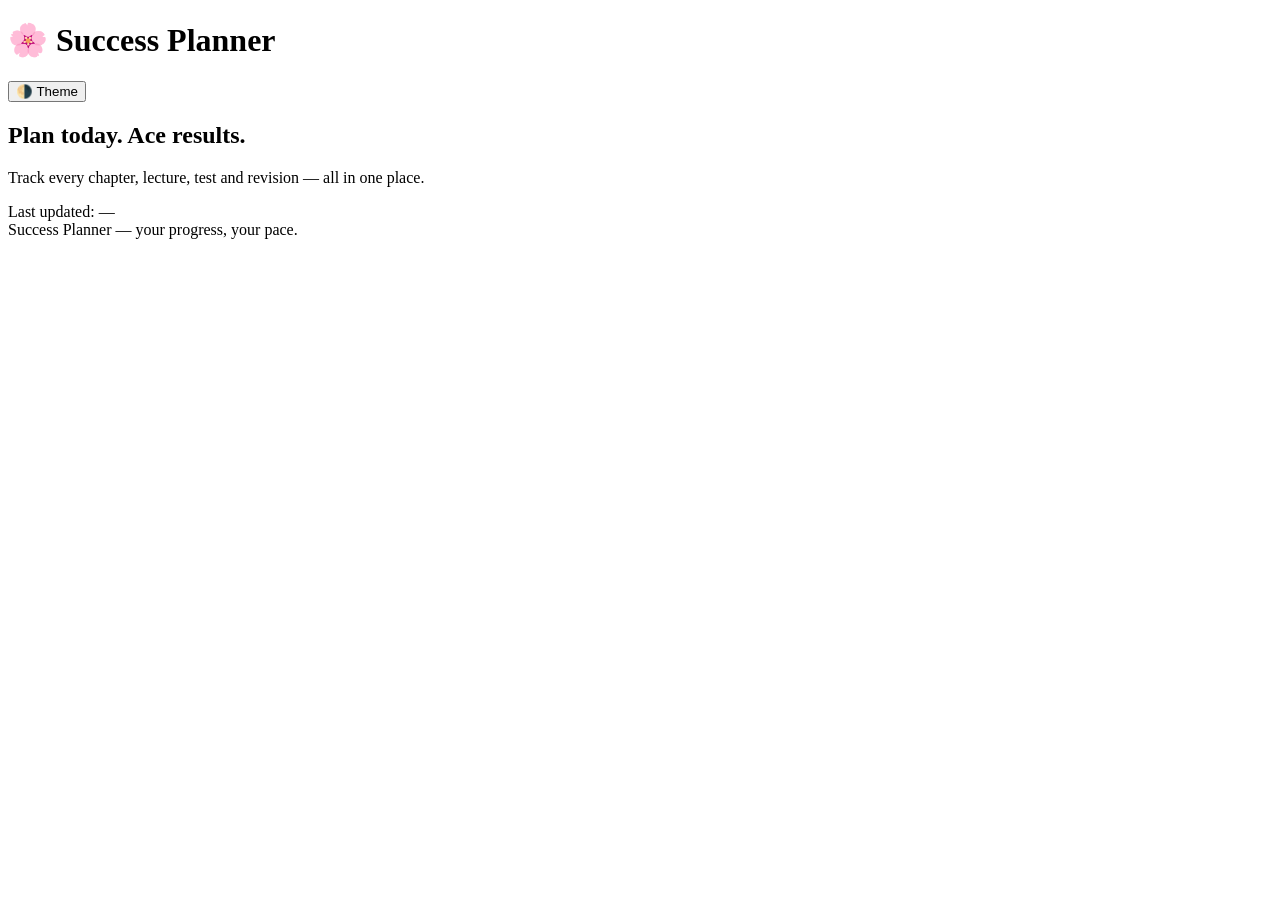
==== index.html @ 7f47aa84 "Add/update index.html" ====
<!DOCTYPE html>
<html lang="en">
<head>
<meta charset="UTF-8">
<meta name="viewport" content="width=device-width, initial-scale=1.0">
<title>Success Planner</title>
<link rel="stylesheet" href="css/main.css">
<script src="https://accounts.google.com/gsi/client" async defer></script>
</head>
<body>
  <header class="sp-topbar">
    <h1>🌸 Success Planner</h1>
    <div class="sp-topbar-right">
      <button id="sp-theme-toggle" class="sp-theme-toggle">🌗 Theme</button>
      <div id="sp-toolbar-slot"></div>
    </div>
  </header>

  <section class="sp-hero" id="sp-hero">
    <h2 class="sp-hero-title">Plan today. Ace results.</h2>
    <p class="sp-hero-sub">Track every chapter, lecture, test and revision — all in one place.</p>
    <span class="sp-updated" id="sp-updated">Last updated: —</span>
  </section>

  <main>
    <div class="sp-subjects" id="sp-subjects"></div>
  </main>

  <footer class="sp-footer">Success Planner — your progress, your pace.</footer>

  <script src="js/config.js"></script>
  <script src="js/util.js"></script>
  <script src="js/storage.js"></script>
  <script src="js/progress-store.js"></script>
  <script src="js/auth.js"></script>
  <script src="js/cherry-blossom.js"></script>
  <script src="js/main.js"></script>
</body>
</html>
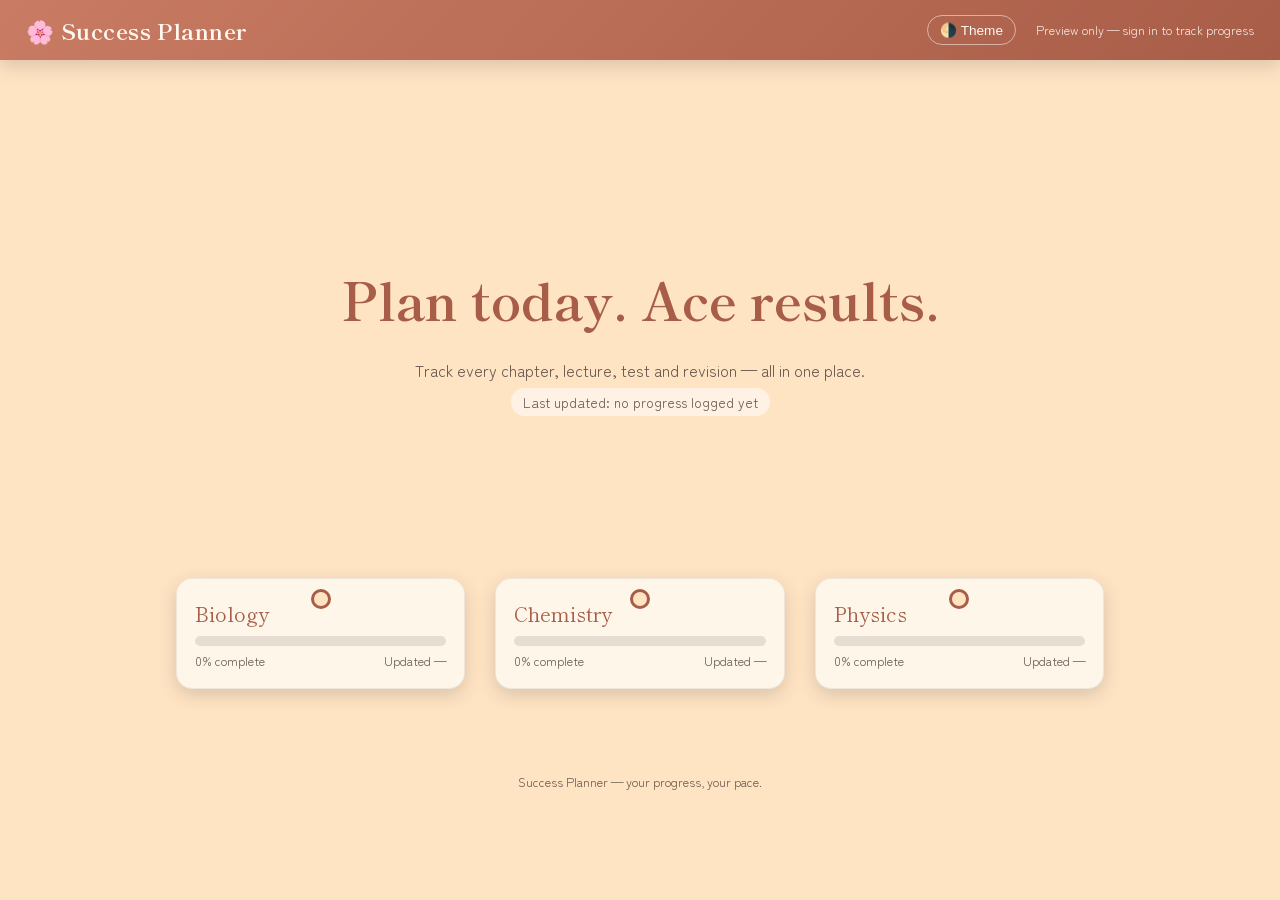
==== commit 730139a7: "Update index.html" ====
--- a/index.html
+++ b/index.html
@@ -25,8 +25,11 @@
   <main>
     <div class="sp-subjects" id="sp-subjects"></div>
   </main>
+  
+<p style="background-image: url('img_girl.jpg');">
 
   <footer class="sp-footer">Success Planner — your progress, your pace.</footer>
+
 
   <script src="js/config.js"></script>
   <script src="js/util.js"></script>
--- a/css/main.css
+++ b/css/main.css
@@ -0,0 +1,283 @@
+@import url("https://fonts.googleapis.com/css2?family=Shippori+Mincho:wght@500;700&family=Zen+Maru+Gothic:wght@400;500;700&display=swap");
+
+:root {
+  --bg-light: #FFE4C4;
+  --bg-dark: #696969;
+  --banner: #C97B63;
+  --banner-deep: #A85D48;
+  --blossom: #F2A6C1;
+  --blossom-deep: #D6668F;
+  --ink: #3A2E28;
+  --ink-soft: #6b5b52;
+  --card: #FFF6EA;
+  --first-col: #AEE0F5;
+  --tick: #3C8F5C;
+  --cross: #C1503D;
+  --radius: 16px;
+  --shadow: 0 6px 18px rgba(58, 46, 40, 0.18);
+  --font-display: "Shippori Mincho", serif;
+  --font-body: "Zen Maru Gothic", "Segoe UI", sans-serif;
+}
+
+* { box-sizing: border-box; }
+
+body {
+  margin: 0;
+  font-family: var(--font-body);
+  color: var(--ink);
+  background: var(--bg-light);
+  transition: background 0.4s ease, color 0.4s ease;
+}
+
+body[data-theme="dark"] {
+  background: var(--bg-dark);
+  color: #f4ece2;
+  --card: #4d4d4d;
+  --ink-soft: #d8cfc6;
+}
+
+a { color: inherit; }
+
+/* ---------- top bar ---------- */
+.sp-topbar {
+  display: flex;
+  align-items: center;
+  justify-content: space-between;
+  padding: 14px 26px;
+  background: linear-gradient(135deg, var(--banner), var(--banner-deep));
+  color: #fff8f0;
+  box-shadow: var(--shadow);
+  position: relative;
+  z-index: 5;
+}
+
+.sp-topbar h1 {
+  font-family: var(--font-display);
+  font-size: 1.4rem;
+  margin: 0;
+  letter-spacing: 0.02em;
+}
+
+.sp-topbar .sp-back {
+  font-family: var(--font-body);
+  font-size: 0.9rem;
+  text-decoration: none;
+  background: rgba(255,255,255,0.18);
+  padding: 6px 14px;
+  border-radius: 999px;
+  margin-right: 14px;
+}
+
+.sp-topbar-right { display: flex; align-items: center; gap: 10px; }
+
+.sp-toolbar { display: flex; align-items: center; gap: 10px; }
+
+.sp-avatar { width: 30px; height: 30px; border-radius: 50%; border: 2px solid #fff; }
+
+.sp-btn {
+  font-family: var(--font-body);
+  border: none;
+  background: #fff8f0;
+  color: var(--banner-deep);
+  padding: 7px 13px;
+  border-radius: 999px;
+  cursor: pointer;
+  font-size: 0.85rem;
+  font-weight: 600;
+  transition: transform 0.15s ease;
+}
+.sp-btn:hover { transform: translateY(-1px); }
+.sp-btn--ghost { background: rgba(255,255,255,0.15); color: #fff8f0; }
+
+.sp-editor-toggle {
+  background: #fff8f0;
+  font-size: 1.05rem;
+  padding: 6px 10px;
+  border-radius: 50%;
+}
+.sp-editor-toggle.active { background: var(--blossom); box-shadow: 0 0 0 3px rgba(242,166,193,0.5); }
+
+.sp-preview-note { font-size: 0.78rem; opacity: 0.9; }
+
+.sp-theme-toggle {
+  background: transparent;
+  border: 1px solid rgba(255,255,255,0.5);
+  color: #fff8f0;
+  border-radius: 999px;
+  padding: 6px 12px;
+  cursor: pointer;
+  font-size: 0.85rem;
+}
+
+/* ---------- home page ---------- */
+.sp-hero {
+  position: relative;
+  min-height: 62vh;
+  display: flex;
+  flex-direction: column;
+  align-items: center;
+  justify-content: center;
+  text-align: center;
+  overflow: hidden;
+  background-image:
+    linear-gradient(rgba(255,228,196,0.55), rgba(255,228,196,0.75)),
+    var(--hero-image, none);
+  background-size: cover;
+  background-position: center;
+}
+body[data-theme="dark"] .sp-hero {
+  background-image:
+    linear-gradient(rgba(105,105,105,0.7), rgba(105,105,105,0.85)),
+    var(--hero-image, none);
+}
+
+.sp-hero-title {
+  font-family: var(--font-display);
+  font-size: clamp(2rem, 5vw, 3.2rem);
+  margin: 0 0 6px;
+  color: var(--banner-deep);
+  z-index: 2;
+}
+.sp-hero-sub {
+  font-size: 1rem;
+  color: var(--ink-soft);
+  z-index: 2;
+  margin-bottom: 6px;
+}
+.sp-updated {
+  font-size: 0.85rem;
+  color: var(--ink-soft);
+  z-index: 2;
+  background: rgba(255,255,255,0.55);
+  padding: 4px 12px;
+  border-radius: 999px;
+}
+
+/* falling petals */
+.sp-blossom-layer { position: absolute; inset: 0; pointer-events: none; z-index: 1; }
+.sp-petal {
+  position: absolute;
+  top: -5%;
+  background: radial-gradient(circle at 30% 30%, var(--blossom), var(--blossom-deep));
+  border-radius: 100% 0 100% 0;
+  opacity: 0.85;
+  animation-name: sp-fall;
+  animation-timing-function: linear;
+  animation-iteration-count: infinite;
+}
+@keyframes sp-fall {
+  0%   { transform: translate(0, -10vh) rotate(0deg); opacity: 0; }
+  10%  { opacity: 0.9; }
+  100% { transform: translate(var(--drift), 110vh) rotate(var(--spin)); opacity: 0.7; }
+}
+
+/* subject boxes = wooden ema plaques */
+.sp-subjects {
+  display: grid;
+  grid-template-columns: repeat(auto-fit, minmax(230px, 1fr));
+  gap: 30px;
+  max-width: 980px;
+  margin: -40px auto 60px;
+  padding: 0 26px;
+  position: relative;
+  z-index: 3;
+}
+
+.sp-plaque {
+  background: var(--card);
+  border-radius: var(--radius);
+  box-shadow: var(--shadow);
+  overflow: hidden;
+  cursor: pointer;
+  border: 1px solid rgba(58,46,40,0.08);
+  transition: transform 0.2s ease, box-shadow 0.2s ease;
+  position: relative;
+  text-align: left;
+}
+.sp-plaque:hover { transform: translateY(-6px); box-shadow: 0 14px 26px rgba(58,46,40,0.25); }
+.sp-plaque::before {
+  content: "";
+  position: absolute;
+  top: 10px; left: 50%;
+  width: 14px; height: 14px;
+  background: var(--bg-light);
+  border: 3px solid var(--banner-deep);
+  border-radius: 50%;
+  transform: translateX(-50%);
+  z-index: 2;
+}
+.sp-plaque-image {
+  width: 100%;
+  height: 140px;
+  object-fit: cover;
+  display: block;
+  border-bottom: 4px solid var(--banner);
+}
+.sp-plaque-body { padding: 16px 18px 18px; }
+.sp-plaque-title {
+  font-family: var(--font-display);
+  font-size: 1.25rem;
+  margin: 4px 0 8px;
+  color: var(--banner-deep);
+}
+.sp-progress-track {
+  height: 10px;
+  border-radius: 999px;
+  background: rgba(58,46,40,0.12);
+  overflow: hidden;
+  margin-bottom: 6px;
+}
+.sp-progress-fill {
+  height: 100%;
+  background: linear-gradient(90deg, var(--blossom), var(--tick));
+  border-radius: 999px;
+  transition: width 0.5s ease;
+}
+.sp-plaque-meta { display: flex; justify-content: space-between; font-size: 0.78rem; color: var(--ink-soft); }
+.sp-plaque-edit { font-size: 0.75rem; opacity: 0.7; margin-top: 6px; }
+.sp-plaque [contenteditable="true"] { outline: 1px dashed var(--blossom-deep); border-radius: 4px; padding: 0 3px; }
+
+/* ---------- subparts page ---------- */
+.sp-subpart-header {
+  text-align: center;
+  padding: 34px 20px 10px;
+}
+.sp-subpart-header h2 {
+  font-family: var(--font-display);
+  color: var(--banner-deep);
+  font-size: 2rem;
+  margin-bottom: 4px;
+}
+
+/* ---------- toast ---------- */
+#sp-toast-host {
+  position: fixed;
+  bottom: 22px;
+  left: 50%;
+  transform: translateX(-50%);
+  display: flex;
+  flex-direction: column;
+  gap: 8px;
+  z-index: 999;
+}
+.sp-toast {
+  background: var(--ink);
+  color: #fff;
+  padding: 10px 18px;
+  border-radius: 999px;
+  font-size: 0.85rem;
+  opacity: 0;
+  transform: translateY(10px);
+  transition: all 0.3s ease;
+}
+.sp-toast.show { opacity: 1; transform: translateY(0); }
+.sp-toast--success { background: var(--tick); }
+.sp-toast--warn { background: #b5892f; }
+.sp-toast--error { background: var(--cross); }
+
+footer.sp-footer {
+  text-align: center;
+  font-size: 0.78rem;
+  color: var(--ink-soft);
+  padding: 24px;
+}
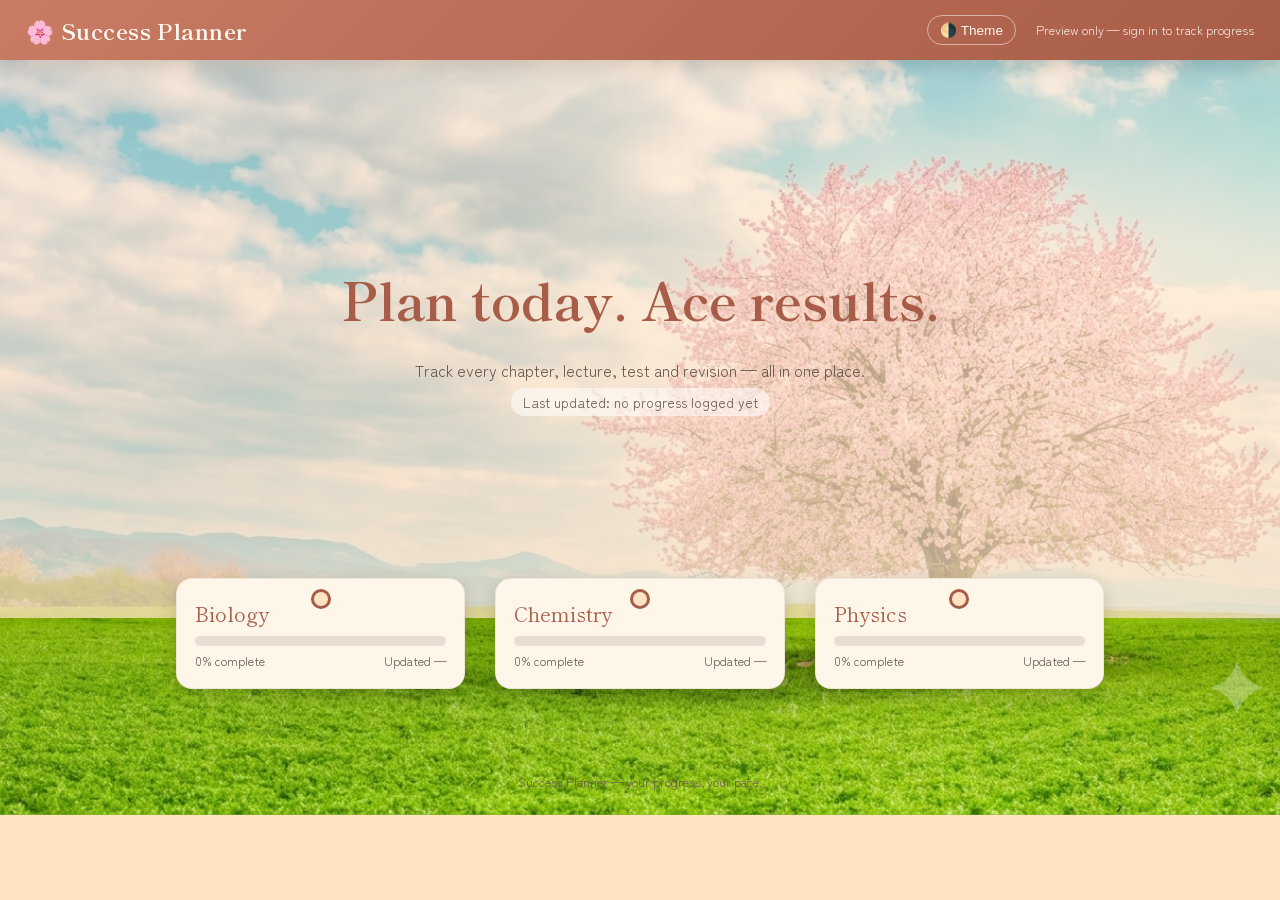
==== commit ec3eaba3: "Back to original!" ====
--- a/index.html
+++ b/index.html
@@ -25,9 +25,6 @@
   <main>
     <div class="sp-subjects" id="sp-subjects"></div>
   </main>
-  
-<p style="background-image: url('img_girl.jpg');">
-
   <footer class="sp-footer">Success Planner — your progress, your pace.</footer>
 
 
--- a/css/main.css
+++ b/css/main.css
@@ -39,6 +39,13 @@
 a { color: inherit; }
 
 /* ---------- top bar ---------- */
+body {
+    background-image: url("../images/cherry_tree.png");
+    background-repeat: no-repeat;
+    background-size: cover;
+    background-position: center;
+}
+/* up image */
 .sp-topbar {
   display: flex;
   align-items: center;
